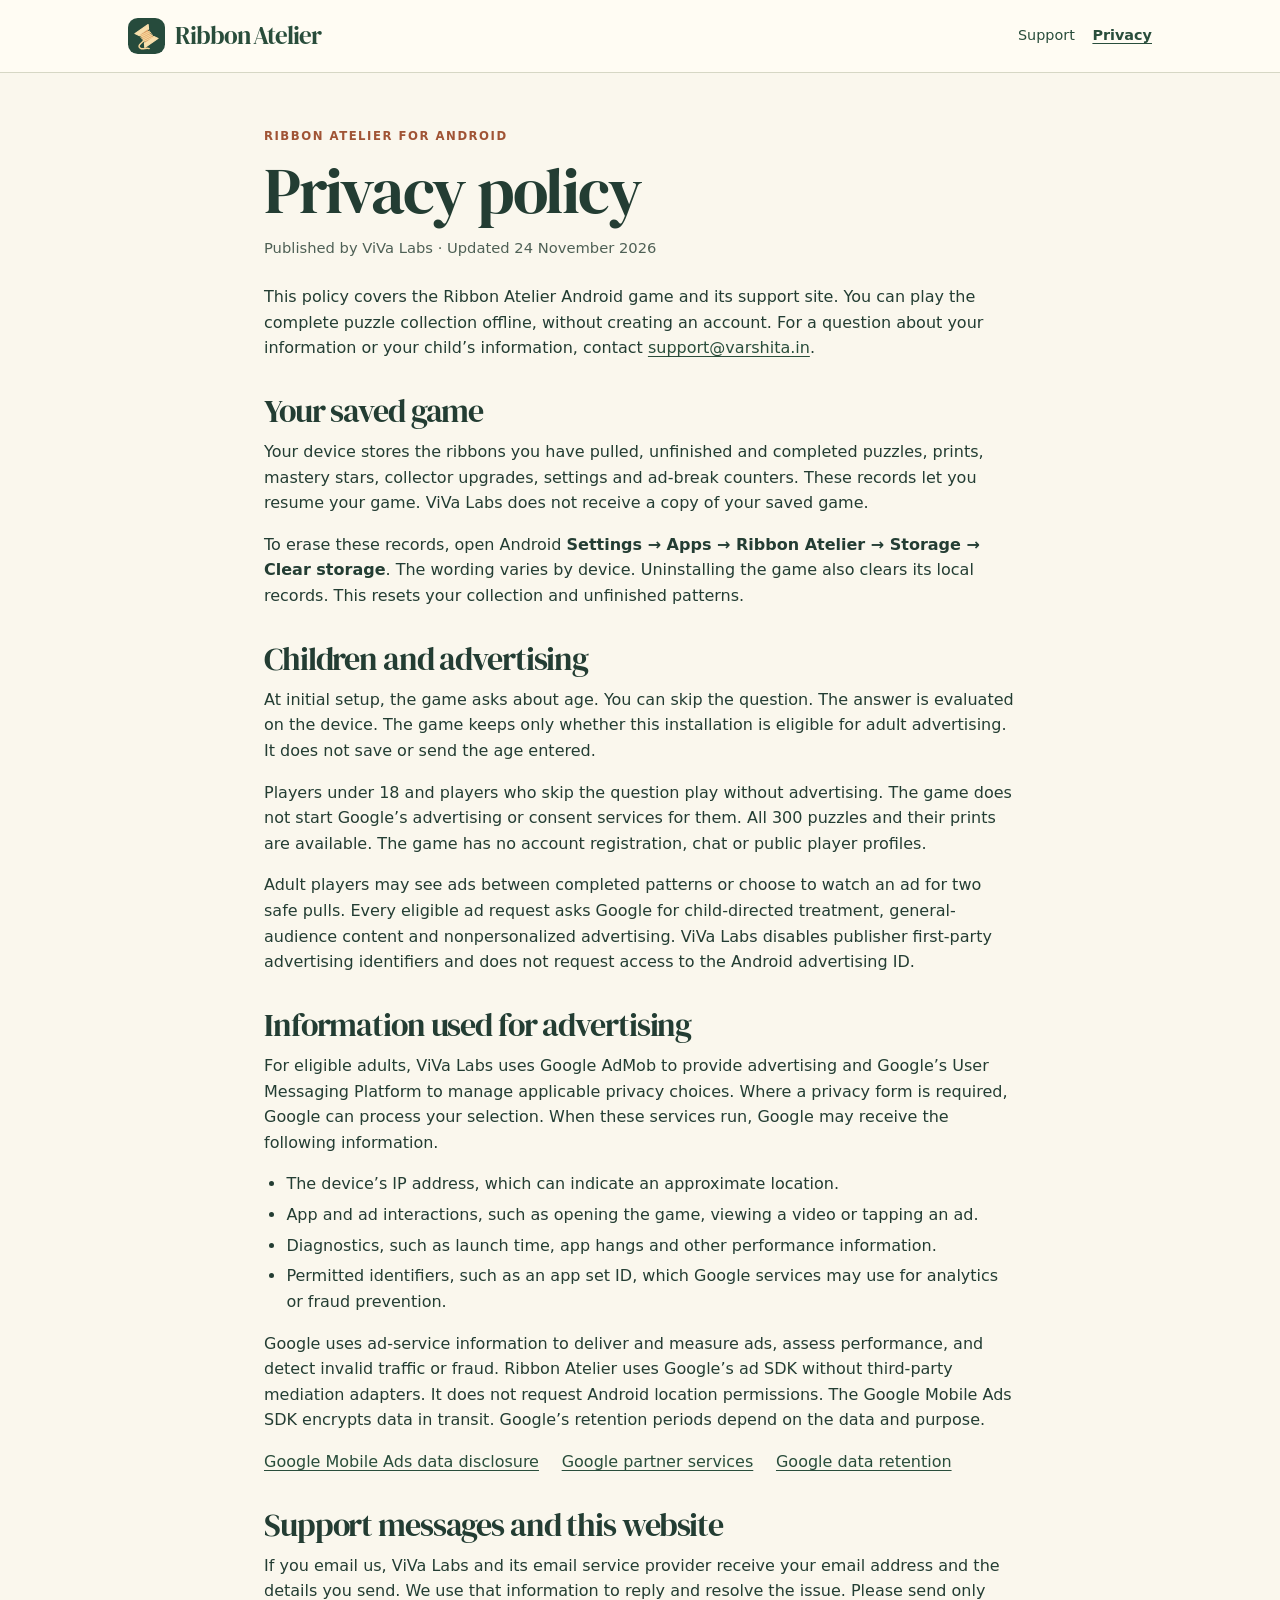
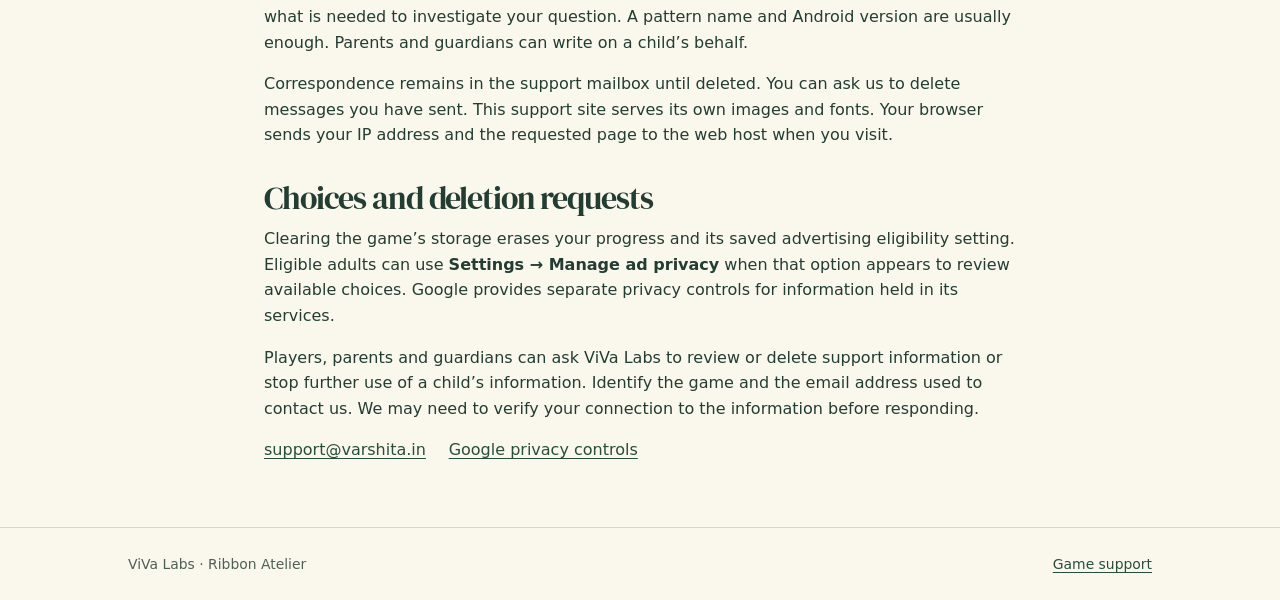
==== privacy/index.html @ d0d2ad03 "Publish Ribbon Atelier support and privacy information" ====
<!doctype html>
<html lang="en">
<head>
  <meta charset="utf-8">
  <meta name="viewport" content="width=device-width, initial-scale=1">
  <meta name="theme-color" content="#faf7ed">
  <meta name="description" content="How ViVa Labs handles saved progress, advertising, support messages and privacy requests for Ribbon Atelier on Android.">
  <title>Ribbon Atelier privacy policy · ViVa Labs</title>
  <link rel="icon" href="../assets/atelier-mark.svg" type="image/svg+xml">
  <link rel="stylesheet" href="../site.css">
</head>
<body>
  <a class="skip" href="#main">Skip to content</a>
  <header class="top">
    <div class="shell">
      <a class="brand" href="../index.html"><img src="../assets/atelier-mark.svg" alt="" width="40" height="40">Ribbon Atelier</a>
      <nav aria-label="Main menu"><a href="../index.html#help">Support</a><a href="./index.html" aria-current="page">Privacy</a></nav>
    </div>
  </header>
  <main id="main" class="shell">
    <article class="policy">
      <p class="eyebrow">Ribbon Atelier for Android</p>
      <h1>Privacy policy</h1>
      <p class="meta">Published by ViVa Labs · Updated 24 November 2026</p>
      <p>This policy covers the Ribbon Atelier Android game and its support site. You can play the complete puzzle collection offline, without creating an account. For a question about your information or your child’s information, contact <a href="mailto:support@varshita.in?subject=Ribbon%20Atelier%20privacy">support@varshita.in</a>.</p>
      <section id="progress">
        <h2>Your saved game</h2>
        <p>Your device stores the ribbons you have pulled, unfinished and completed puzzles, prints, mastery stars, collector upgrades, settings and ad-break counters. These records let you resume your game. ViVa Labs does not receive a copy of your saved game.</p>
        <p>To erase these records, open Android <strong>Settings → Apps → Ribbon Atelier → Storage → Clear storage</strong>. The wording varies by device. Uninstalling the game also clears its local records. This resets your collection and unfinished patterns.</p>
      </section>
      <section id="children">
        <h2>Children and advertising</h2>
        <p>At initial setup, the game asks about age. You can skip the question. The answer is evaluated on the device. The game keeps only whether this installation is eligible for adult advertising. It does not save or send the age entered.</p>
        <p>Players under 18 and players who skip the question play without advertising. The game does not start Google’s advertising or consent services for them. All 300 puzzles and their prints are available. The game has no account registration, chat or public player profiles.</p>
        <p>Adult players may see ads between completed patterns or choose to watch an ad for two safe pulls. Every eligible ad request asks Google for child-directed treatment, general-audience content and nonpersonalized advertising. ViVa Labs disables publisher first-party advertising identifiers and does not request access to the Android advertising ID.</p>
      </section>
      <section id="ad-data">
        <h2>Information used for advertising</h2>
        <p>For eligible adults, ViVa Labs uses Google AdMob to provide advertising and Google’s User Messaging Platform to manage applicable privacy choices. Where a privacy form is required, Google can process your selection. When these services run, Google may receive the following information.</p>
        <ul>
          <li>The device’s IP address, which can indicate an approximate location.</li>
          <li>App and ad interactions, such as opening the game, viewing a video or tapping an ad.</li>
          <li>Diagnostics, such as launch time, app hangs and other performance information.</li>
          <li>Permitted identifiers, such as an app set ID, which Google services may use for analytics or fraud prevention.</li>
        </ul>
        <p>Google uses ad-service information to deliver and measure ads, assess performance, and detect invalid traffic or fraud. Ribbon Atelier uses Google’s ad SDK without third-party mediation adapters. It does not request Android location permissions. The Google Mobile Ads SDK encrypts data in transit. Google’s retention periods depend on the data and purpose.</p>
        <p class="links"><a href="https://developers.google.com/admob/android/privacy/play-data-disclosure">Google Mobile Ads data disclosure</a> <a href="https://policies.google.com/technologies/partner-sites">Google partner services</a> <a href="https://policies.google.com/technologies/retention">Google data retention</a></p>
      </section>
      <section id="support">
        <h2>Support messages and this website</h2>
        <p>If you email us, ViVa Labs and its email service provider receive your email address and the details you send. We use that information to reply and resolve the issue. Please send only what is needed to investigate your question. A pattern name and Android version are usually enough. Parents and guardians can write on a child’s behalf.</p>
        <p>Correspondence remains in the support mailbox until deleted. You can ask us to delete messages you have sent. This support site serves its own images and fonts. Your browser sends your IP address and the requested page to the web host when you visit.</p>
      </section>
      <section id="choices">
        <h2>Choices and deletion requests</h2>
        <p>Clearing the game’s storage erases your progress and its saved advertising eligibility setting. Eligible adults can use <strong>Settings → Manage ad privacy</strong> when that option appears to review available choices. Google provides separate privacy controls for information held in its services.</p>
        <p>Players, parents and guardians can ask ViVa Labs to review or delete support information or stop further use of a child’s information. Identify the game and the email address used to contact us. We may need to verify your connection to the information before responding.</p>
        <p class="links"><a href="mailto:support@varshita.in?subject=Ribbon%20Atelier%20privacy%20request">support@varshita.in</a> <a href="https://policies.google.com/privacy#infochoices">Google privacy controls</a></p>
      </section>
    </article>
  </main>
  <footer><div class="shell"><span>ViVa Labs · Ribbon Atelier</span><a href="../index.html#help">Game support</a></div></footer>
</body>
</html>
---- site.css ----
@font-face {
  font-family: "DM Serif Display";
  src: url("./assets/DMSerifDisplay-Regular.ttf") format("truetype");
  font-display: swap;
}
:root {
  color-scheme: light;
  --paper: #faf7ed;
  --cream: #fffcf3;
  --ink: #233d33;
  --muted: #4e6055;
  --line: #d6d7c5;
  --rust: #a05435;
  --forest: #294d3b;
  font: 100%/1.6 system-ui, -apple-system, BlinkMacSystemFont, "Segoe UI", sans-serif;
  color: var(--ink);
  background: var(--paper);
}
* { box-sizing: border-box; }
body { margin: 0; }
a { color: var(--forest); text-underline-offset: .19em; }
a:hover { text-decoration-thickness: .13em; }
a:focus-visible, summary:focus-visible { outline: 3px solid var(--rust); outline-offset: 4px; border-radius: 2px; }
.skip { position: absolute; top: -6rem; left: 1rem; z-index: 1; padding: .6rem 1rem; background: var(--cream); }
.skip:focus { top: .5rem; }
.shell { width: min(100% - 2.5rem, 64rem); margin-inline: auto; }
.top { background: var(--cream); border-bottom: 1px solid var(--line); }
.top .shell, footer .shell { display: flex; align-items: center; justify-content: space-between; gap: 1.2rem; }
.top .shell { min-height: 4.5rem; }
.brand { display: inline-flex; gap: .65rem; align-items: center; text-decoration: none; white-space: nowrap; font: 1.55rem/1.1 "DM Serif Display", Georgia, serif; letter-spacing: -.045em; }
.brand img { width: 2.3rem; height: 2.3rem; }
nav { display: flex; gap: 1.1rem; align-items: center; }
nav a { padding-block: .6rem; font-size: .9rem; text-decoration: none; }
nav a[aria-current="page"] { font-weight: 700; text-decoration: underline; }
h1, h2, h3 { font-family: "DM Serif Display", Georgia, serif; font-weight: 400; text-wrap: balance; letter-spacing: -.035em; }
h1 { margin: 0; font-size: clamp(2.65rem, 6vw, 4.85rem); line-height: 1.02; }
h2 { margin: 1.8rem 0 .55rem; font-size: clamp(1.55rem, 3.5vw, 2rem); line-height: 1.17; }
p { margin: .45rem 0 1rem; }
.eyebrow { display: block; margin: 0 0 .72rem; color: var(--rust); font-weight: 700; text-transform: uppercase; font-size: .73rem; letter-spacing: .13em; }
.hero { display: grid; align-items: center; grid-template-columns: minmax(0, 1.3fr) minmax(13rem, 1fr); gap: 2rem; padding-block: clamp(2rem, 7vw, 5.7rem); }
.lede { font-size: 1.14rem; margin: 1.1rem 0 1.4rem; color: var(--muted); max-width: 33em; }
.button { display: inline-block; background: var(--forest); color: #fff9e9; border-radius: .45rem; padding: .6rem 1.2rem; font-weight: 650; text-decoration: none; }
.button:hover { background: #385c48; }
.plate { margin: 0; text-align: center; border: 1px solid #d0b992; border-radius: .4rem; background: linear-gradient(120deg, #f7ecd0, #ebd6ad); box-shadow: .3rem .6rem 1.2rem #6b5e4420; transform: rotate(2deg); padding: .6rem 1rem 1rem; }
.plate img { display: block; width: 100%; height: auto; }
.plate figcaption { display: inline-block; padding: .1rem .75rem; border-top: 1px solid #bda779; color: #5b4c31; font: 1rem "DM Serif Display", Georgia, serif; }
.help { display: grid; grid-template-columns: minmax(0, 1.6fr) minmax(14rem, 1fr); gap: 3.5rem; padding-block: 1.15rem 3.75rem; border-top: 1px solid var(--line); align-items:start; }
.help details { padding: .85rem 0; border-bottom: 1px solid var(--line); }
.help summary { cursor: pointer; font-weight: 650; }
.help details p { max-width: 57ch; margin: .7rem 0 .1rem; color: var(--muted); }
.contact { background: #eaeddc; border-radius: .65rem; padding: .25rem 1.5rem 1.1rem; margin-top: 1.8rem; }
.contact h2 { margin-top: .9rem; }
.policy { max-width: 47rem; margin-inline: auto; padding: 3.4rem 0 3rem; }
.policy h1 { font-size: clamp(2.45rem, 6vw, 4.05rem); }
.policy h2 { margin-top: 2rem; }
.policy .meta { color: var(--muted); font-size: .92rem; margin: .8rem 0 1.5rem; }
.policy section { scroll-margin-block: 1rem; }
.policy ul { margin: .4rem 0 1rem; padding-inline-start: 1.4rem; }
.policy li { margin-block: .32rem; }
.policy .links a { display: inline-block; margin-right: 1.1rem; }
footer { border-top: 1px solid var(--line); color: var(--muted); font-size: .87rem; }
footer .shell { min-height: 4.5rem; flex-wrap: wrap; padding-block: .85rem; }
@media (max-width: 44rem) {
  .shell { width: min(100% - 2rem, 36rem); }
  .top .shell { min-height: 3.65rem; gap: .7rem; }
  .brand { font-size: 1.24rem; gap: .42rem; }
  .brand img { width: 1.9rem; height: 1.9rem; }
  nav { gap: .8rem; }
  nav a { font-size: .83rem; }
  .hero { grid-template-columns: 1fr; gap: 1.25rem; padding-block: 2.25rem; }
  .plate { width: min(80%, 18rem); justify-self: center; }
  .help { grid-template-columns: 1fr; gap: .6rem; padding-block: .25rem 2rem; }
  .contact { margin-top: 1rem; }
  .policy { padding-block: 2rem; }
}
@media (max-width: 23rem) {
  .top .shell { flex-wrap: wrap; padding-block: .55rem; }
  .top nav a { padding-block: .3rem; }
}
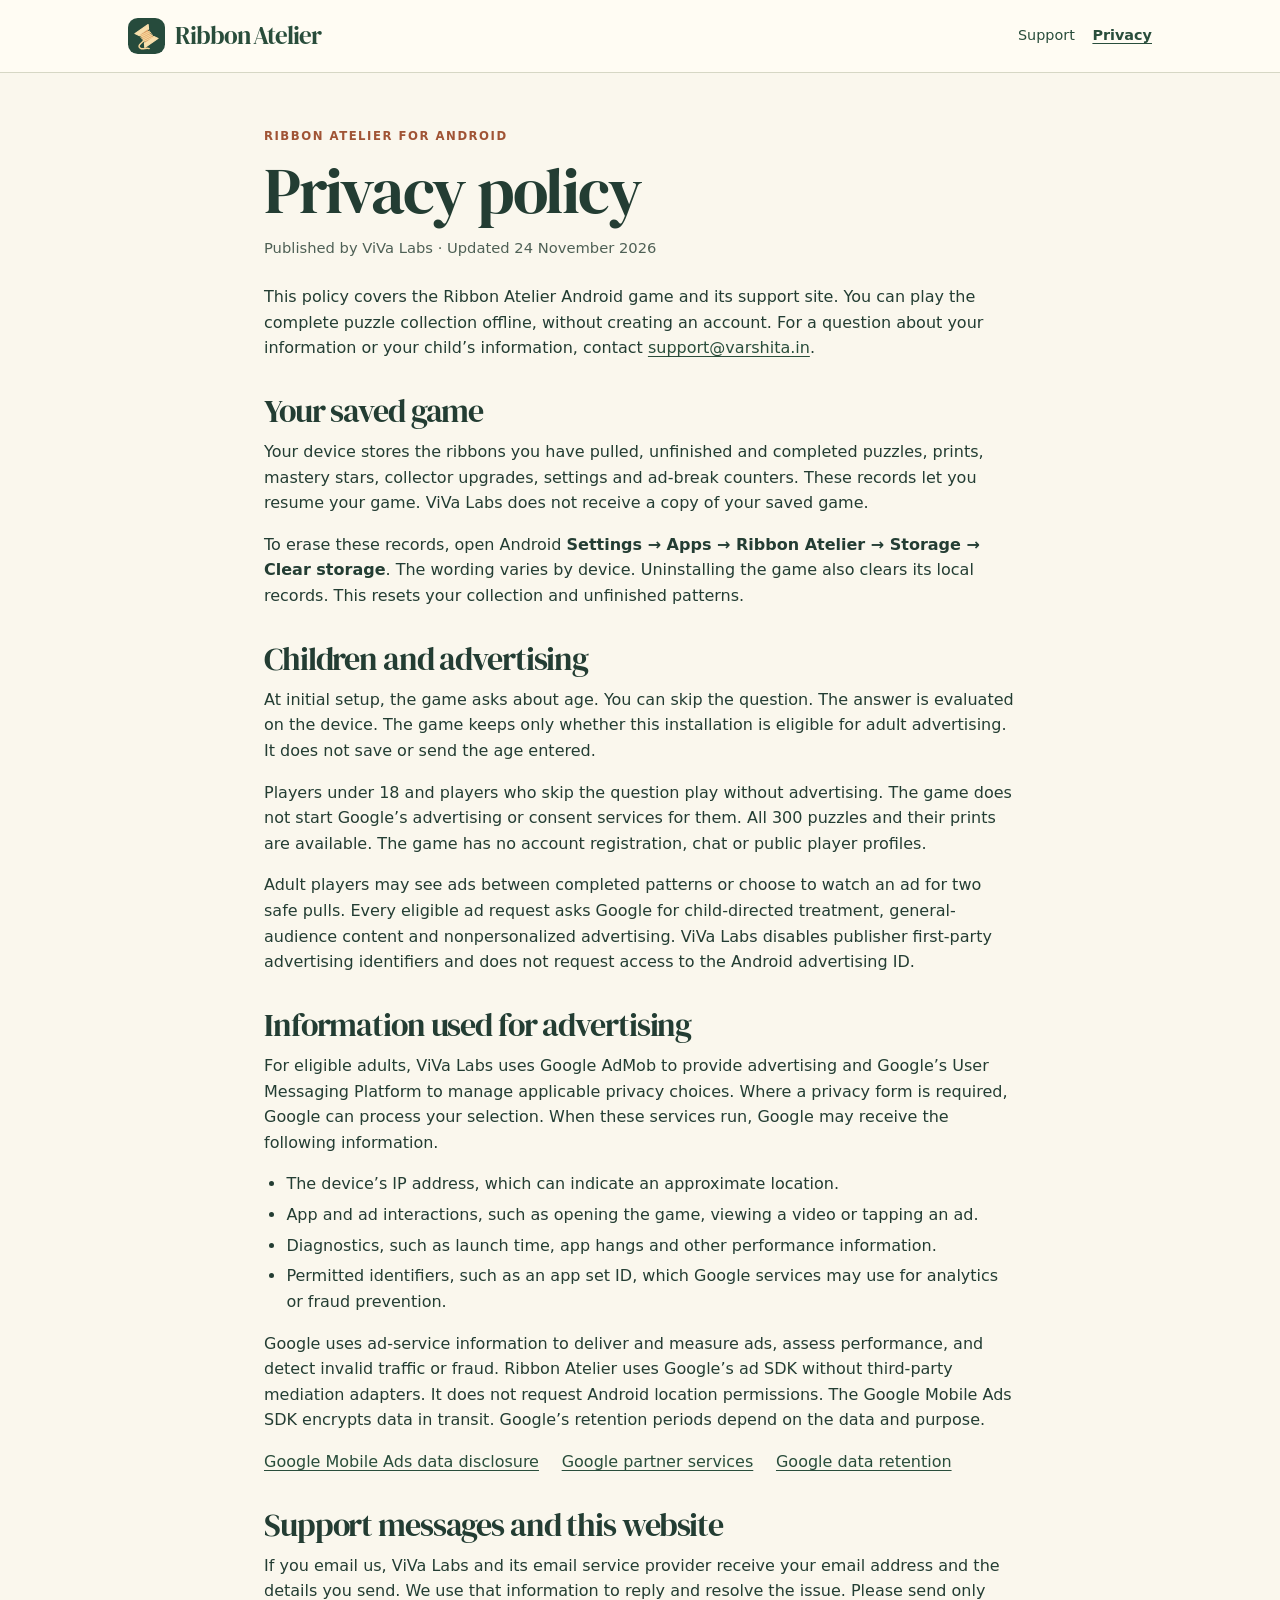
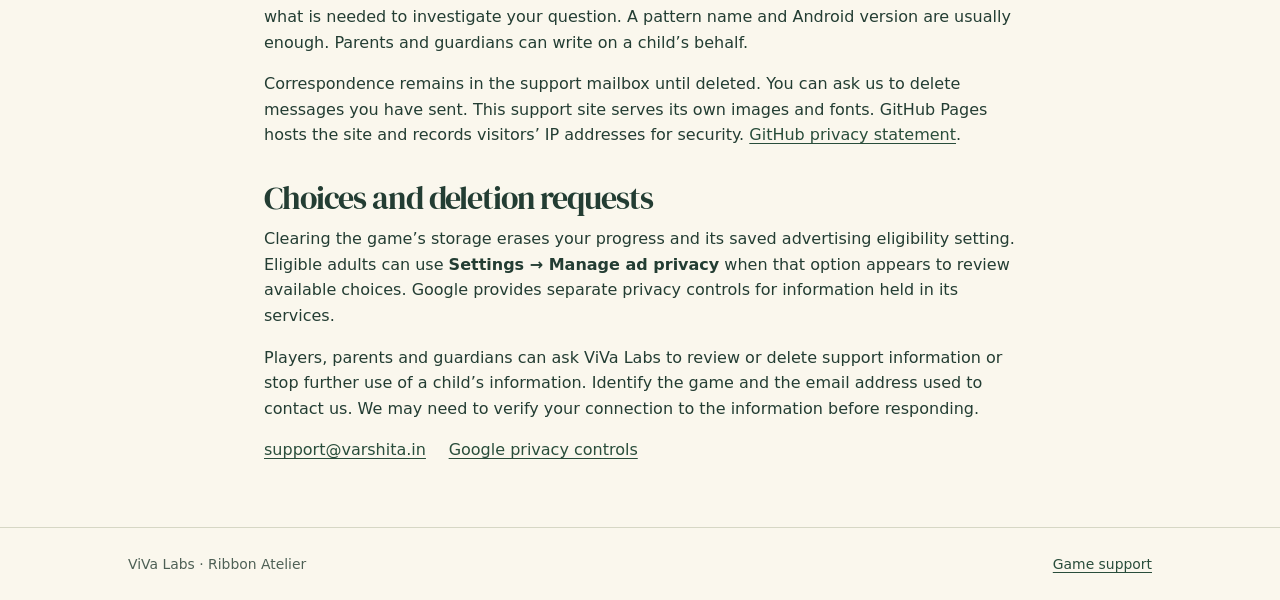
==== commit 8fefe4bd: "Identify the support site host in the privacy policy" ====
--- a/privacy/index.html
+++ b/privacy/index.html
@@ -49,7 +49,7 @@
       <section id="support">
         <h2>Support messages and this website</h2>
         <p>If you email us, ViVa Labs and its email service provider receive your email address and the details you send. We use that information to reply and resolve the issue. Please send only what is needed to investigate your question. A pattern name and Android version are usually enough. Parents and guardians can write on a child’s behalf.</p>
-        <p>Correspondence remains in the support mailbox until deleted. You can ask us to delete messages you have sent. This support site serves its own images and fonts. Your browser sends your IP address and the requested page to the web host when you visit.</p>
+        <p>Correspondence remains in the support mailbox until deleted. You can ask us to delete messages you have sent. This support site serves its own images and fonts. GitHub Pages hosts the site and records visitors’ IP addresses for security. <a href="https://docs.github.com/en/site-policy/privacy-policies/github-general-privacy-statement">GitHub privacy statement</a>.</p>
       </section>
       <section id="choices">
         <h2>Choices and deletion requests</h2>
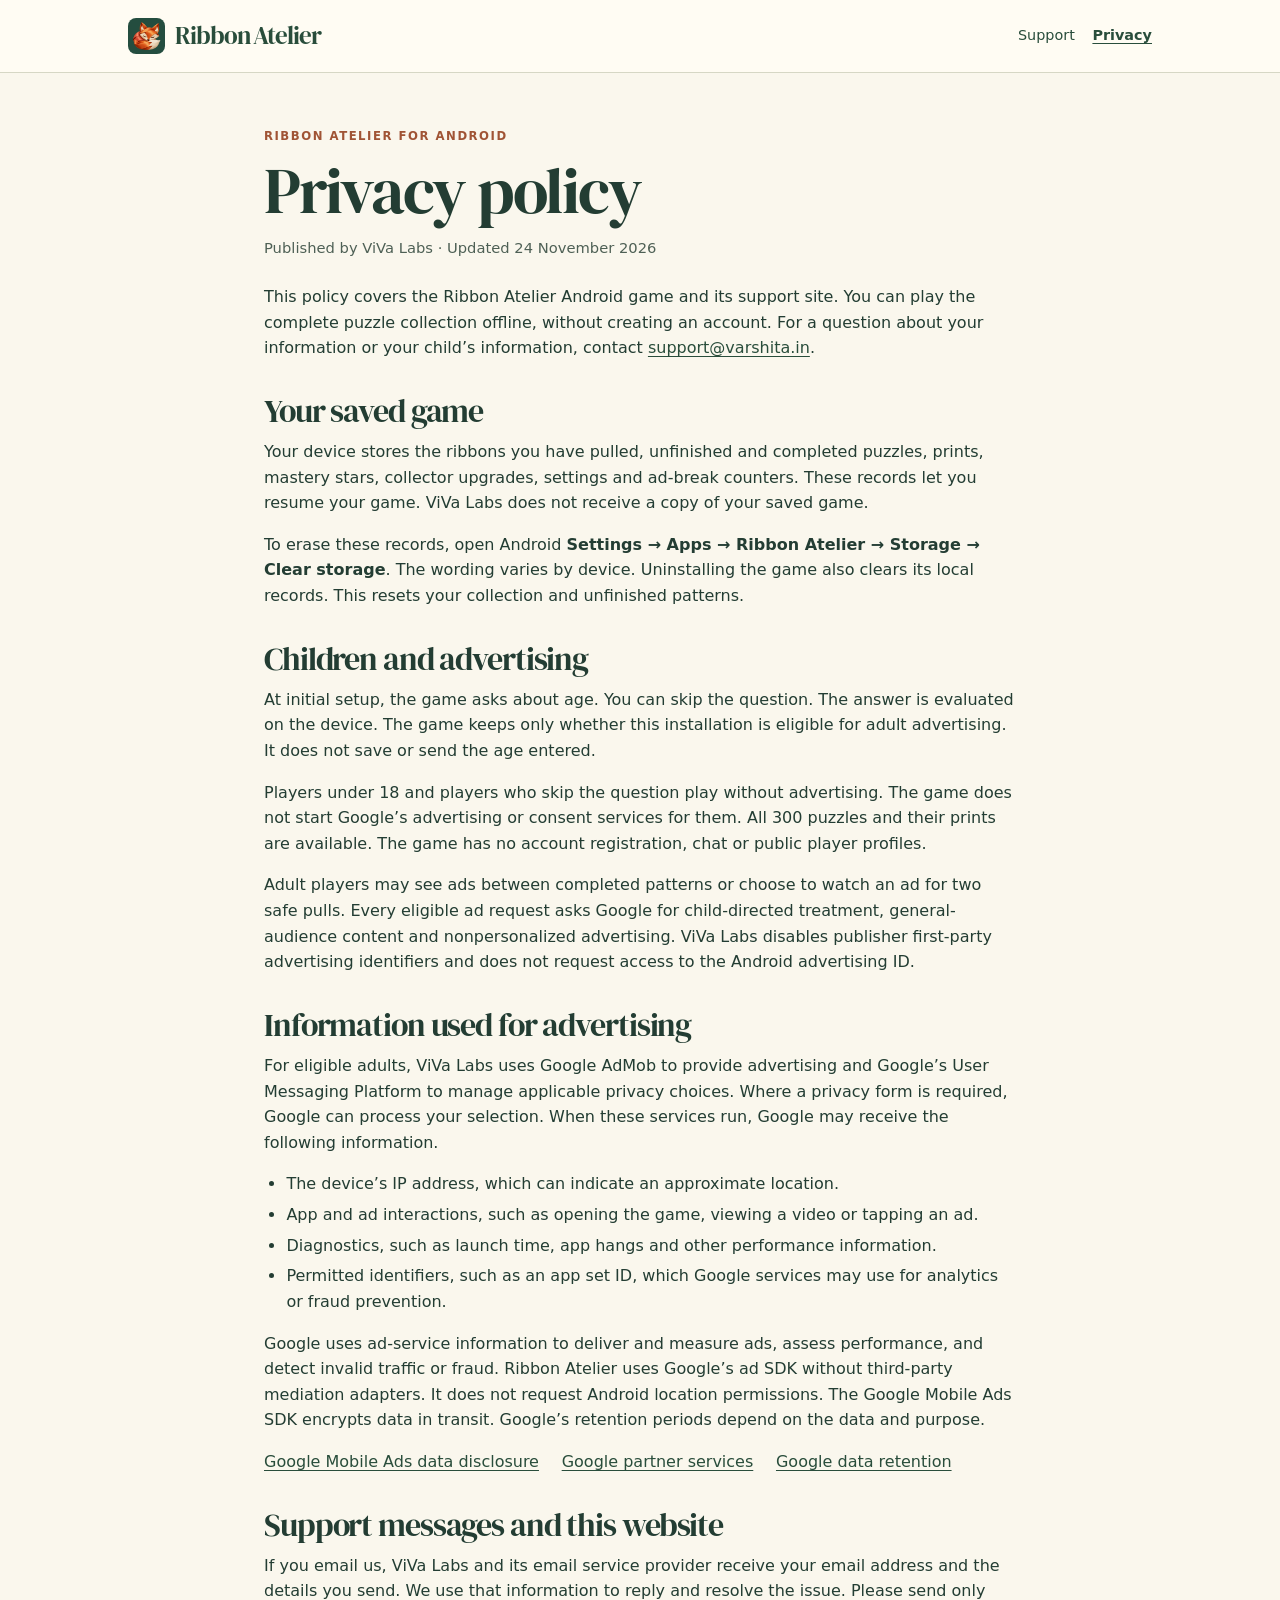
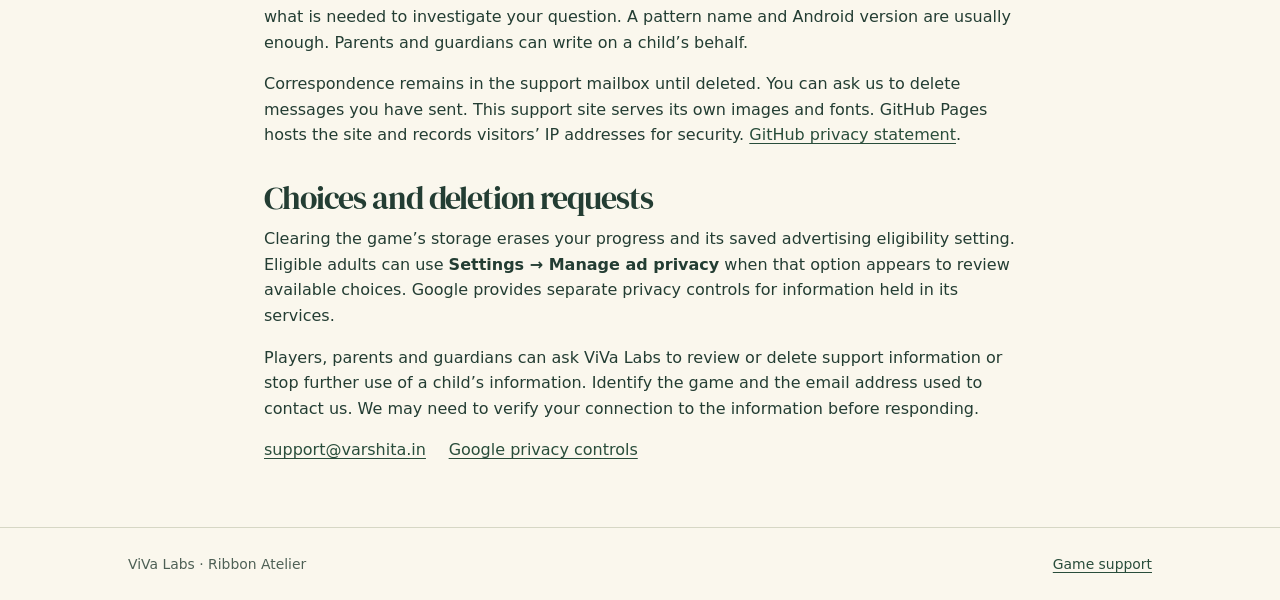
==== commit 1f86036e: "Use the folded fox launcher and woodland worktable artwork" ====
--- a/privacy/index.html
+++ b/privacy/index.html
@@ -6,14 +6,24 @@
   <meta name="theme-color" content="#faf7ed">
   <meta name="description" content="How ViVa Labs handles saved progress, advertising, support messages and privacy requests for Ribbon Atelier on Android.">
   <title>Ribbon Atelier privacy policy · ViVa Labs</title>
-  <link rel="icon" href="../assets/atelier-mark.svg" type="image/svg+xml">
+  <link rel="icon" href="../assets/ribbon-atelier-folded-fox-512.png" type="image/png" sizes="512x512">
+  <meta property="og:type" content="website">
+  <meta property="og:url" content="https://ribbon.temkeep.com/privacy/">
+  <meta property="og:title" content="Ribbon Atelier privacy policy · ViVa Labs">
+  <meta property="og:description" content="How ViVa Labs handles saved progress, advertising, support messages and privacy requests for Ribbon Atelier on Android.">
+  <meta property="og:image" content="https://ribbon.temkeep.com/assets/ribbon-atelier-woodland-worktable-1024x500.png">
+  <meta property="og:image:type" content="image/png">
+  <meta property="og:image:width" content="1024">
+  <meta property="og:image:height" content="500">
+  <meta property="og:image:alt" content="Ribbon Atelier, 300 ribbon puzzles. Four woven ribbons cross a woodland fox print beside a wooden spool.">
+  <meta name="twitter:card" content="summary_large_image">
   <link rel="stylesheet" href="../site.css">
 </head>
 <body>
   <a class="skip" href="#main">Skip to content</a>
   <header class="top">
     <div class="shell">
-      <a class="brand" href="../index.html"><img src="../assets/atelier-mark.svg" alt="" width="40" height="40">Ribbon Atelier</a>
+      <a class="brand" href="../index.html"><img src="../assets/ribbon-atelier-folded-fox-512.png" alt="" width="40" height="40">Ribbon Atelier</a>
       <nav aria-label="Main menu"><a href="../index.html#help">Support</a><a href="./index.html" aria-current="page">Privacy</a></nav>
     </div>
   </header>
--- a/site.css
+++ b/site.css
@@ -28,7 +28,7 @@
 .top .shell, footer .shell { display: flex; align-items: center; justify-content: space-between; gap: 1.2rem; }
 .top .shell { min-height: 4.5rem; }
 .brand { display: inline-flex; gap: .65rem; align-items: center; text-decoration: none; white-space: nowrap; font: 1.55rem/1.1 "DM Serif Display", Georgia, serif; letter-spacing: -.045em; }
-.brand img { width: 2.3rem; height: 2.3rem; }
+.brand img { width: 2.3rem; height: 2.3rem; border-radius: 22%; }
 nav { display: flex; gap: 1.1rem; align-items: center; }
 nav a { padding-block: .6rem; font-size: .9rem; text-decoration: none; }
 nav a[aria-current="page"] { font-weight: 700; text-decoration: underline; }
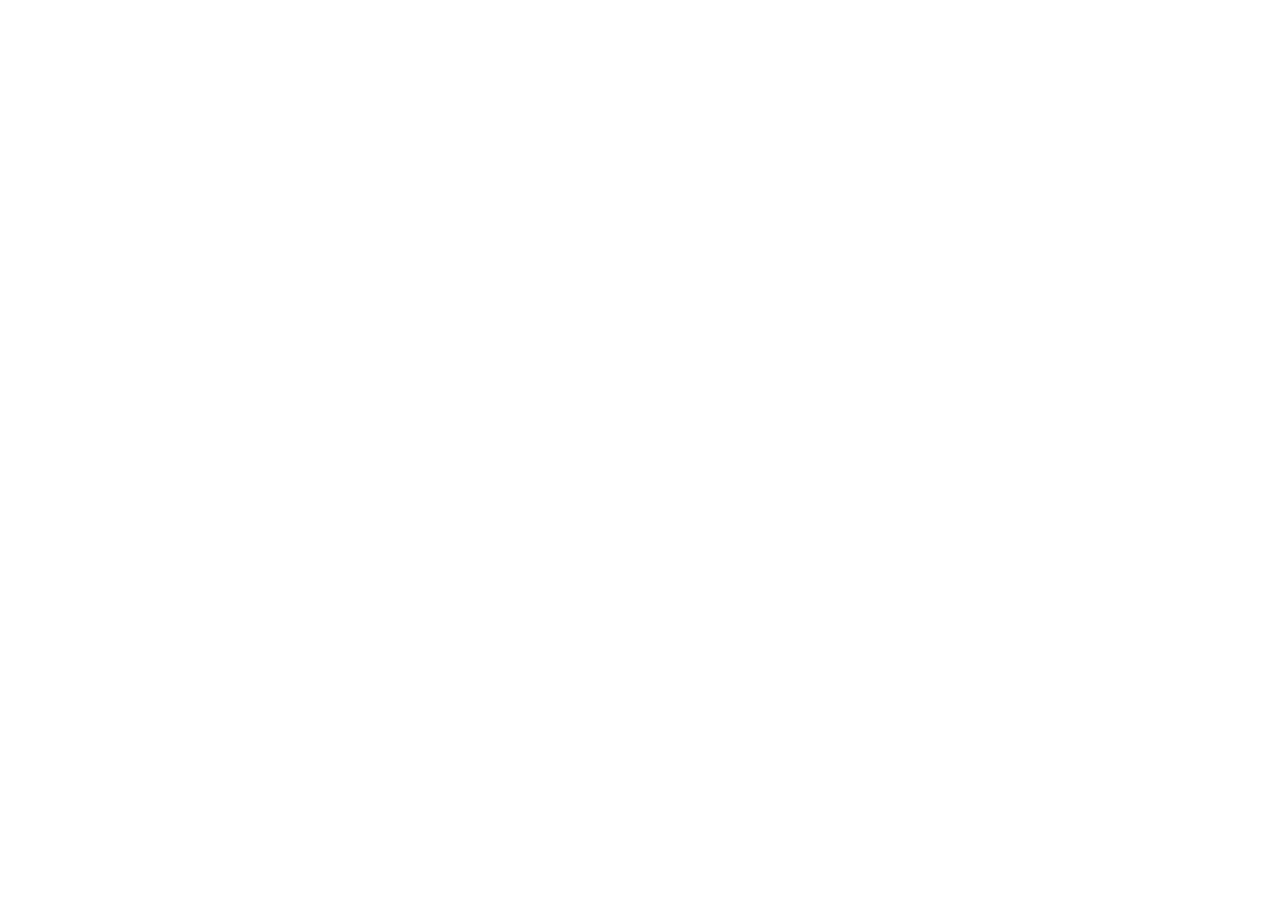
==== commit 28b03bc9: "Redirect legacy Ribbon Atelier pages to the ViVa Labs site" ====
--- a/privacy/index.html
+++ b/privacy/index.html
@@ -3,72 +3,27 @@
 <head>
   <meta charset="utf-8">
   <meta name="viewport" content="width=device-width, initial-scale=1">
+  <meta name="robots" content="noindex, follow">
   <meta name="theme-color" content="#faf7ed">
-  <meta name="description" content="How ViVa Labs handles saved progress, advertising, support messages and privacy requests for Ribbon Atelier on Android.">
-  <title>Ribbon Atelier privacy policy · ViVa Labs</title>
+  <title>The Ribbon Atelier privacy policy has moved · ViVa Labs</title>
+  <link rel="canonical" href="https://ribbon.vivalabs.dev/privacy/">
   <link rel="icon" href="../assets/ribbon-atelier-folded-fox-512.png" type="image/png" sizes="512x512">
-  <meta property="og:type" content="website">
-  <meta property="og:url" content="https://ribbon.temkeep.com/privacy/">
-  <meta property="og:title" content="Ribbon Atelier privacy policy · ViVa Labs">
-  <meta property="og:description" content="How ViVa Labs handles saved progress, advertising, support messages and privacy requests for Ribbon Atelier on Android.">
-  <meta property="og:image" content="https://ribbon.temkeep.com/assets/ribbon-atelier-woodland-worktable-1024x500.png">
-  <meta property="og:image:type" content="image/png">
-  <meta property="og:image:width" content="1024">
-  <meta property="og:image:height" content="500">
-  <meta property="og:image:alt" content="Ribbon Atelier, 300 ribbon puzzles. Four woven ribbons cross a woodland fox print beside a wooden spool.">
-  <meta name="twitter:card" content="summary_large_image">
   <link rel="stylesheet" href="../site.css">
 </head>
 <body>
-  <a class="skip" href="#main">Skip to content</a>
-  <header class="top">
-    <div class="shell">
-      <a class="brand" href="../index.html"><img src="../assets/ribbon-atelier-folded-fox-512.png" alt="" width="40" height="40">Ribbon Atelier</a>
-      <nav aria-label="Main menu"><a href="../index.html#help">Support</a><a href="./index.html" aria-current="page">Privacy</a></nav>
-    </div>
-  </header>
-  <main id="main" class="shell">
-    <article class="policy">
-      <p class="eyebrow">Ribbon Atelier for Android</p>
-      <h1>Privacy policy</h1>
-      <p class="meta">Published by ViVa Labs · Updated 24 November 2026</p>
-      <p>This policy covers the Ribbon Atelier Android game and its support site. You can play the complete puzzle collection offline, without creating an account. For a question about your information or your child’s information, contact <a href="mailto:support@varshita.in?subject=Ribbon%20Atelier%20privacy">support@varshita.in</a>.</p>
-      <section id="progress">
-        <h2>Your saved game</h2>
-        <p>Your device stores the ribbons you have pulled, unfinished and completed puzzles, prints, mastery stars, collector upgrades, settings and ad-break counters. These records let you resume your game. ViVa Labs does not receive a copy of your saved game.</p>
-        <p>To erase these records, open Android <strong>Settings → Apps → Ribbon Atelier → Storage → Clear storage</strong>. The wording varies by device. Uninstalling the game also clears its local records. This resets your collection and unfinished patterns.</p>
-      </section>
-      <section id="children">
-        <h2>Children and advertising</h2>
-        <p>At initial setup, the game asks about age. You can skip the question. The answer is evaluated on the device. The game keeps only whether this installation is eligible for adult advertising. It does not save or send the age entered.</p>
-        <p>Players under 18 and players who skip the question play without advertising. The game does not start Google’s advertising or consent services for them. All 300 puzzles and their prints are available. The game has no account registration, chat or public player profiles.</p>
-        <p>Adult players may see ads between completed patterns or choose to watch an ad for two safe pulls. Every eligible ad request asks Google for child-directed treatment, general-audience content and nonpersonalized advertising. ViVa Labs disables publisher first-party advertising identifiers and does not request access to the Android advertising ID.</p>
-      </section>
-      <section id="ad-data">
-        <h2>Information used for advertising</h2>
-        <p>For eligible adults, ViVa Labs uses Google AdMob to provide advertising and Google’s User Messaging Platform to manage applicable privacy choices. Where a privacy form is required, Google can process your selection. When these services run, Google may receive the following information.</p>
-        <ul>
-          <li>The device’s IP address, which can indicate an approximate location.</li>
-          <li>App and ad interactions, such as opening the game, viewing a video or tapping an ad.</li>
-          <li>Diagnostics, such as launch time, app hangs and other performance information.</li>
-          <li>Permitted identifiers, such as an app set ID, which Google services may use for analytics or fraud prevention.</li>
-        </ul>
-        <p>Google uses ad-service information to deliver and measure ads, assess performance, and detect invalid traffic or fraud. Ribbon Atelier uses Google’s ad SDK without third-party mediation adapters. It does not request Android location permissions. The Google Mobile Ads SDK encrypts data in transit. Google’s retention periods depend on the data and purpose.</p>
-        <p class="links"><a href="https://developers.google.com/admob/android/privacy/play-data-disclosure">Google Mobile Ads data disclosure</a> <a href="https://policies.google.com/technologies/partner-sites">Google partner services</a> <a href="https://policies.google.com/technologies/retention">Google data retention</a></p>
-      </section>
-      <section id="support">
-        <h2>Support messages and this website</h2>
-        <p>If you email us, ViVa Labs and its email service provider receive your email address and the details you send. We use that information to reply and resolve the issue. Please send only what is needed to investigate your question. A pattern name and Android version are usually enough. Parents and guardians can write on a child’s behalf.</p>
-        <p>Correspondence remains in the support mailbox until deleted. You can ask us to delete messages you have sent. This support site serves its own images and fonts. GitHub Pages hosts the site and records visitors’ IP addresses for security. <a href="https://docs.github.com/en/site-policy/privacy-policies/github-general-privacy-statement">GitHub privacy statement</a>.</p>
-      </section>
-      <section id="choices">
-        <h2>Choices and deletion requests</h2>
-        <p>Clearing the game’s storage erases your progress and its saved advertising eligibility setting. Eligible adults can use <strong>Settings → Manage ad privacy</strong> when that option appears to review available choices. Google provides separate privacy controls for information held in its services.</p>
-        <p>Players, parents and guardians can ask ViVa Labs to review or delete support information or stop further use of a child’s information. Identify the game and the email address used to contact us. We may need to verify your connection to the information before responding.</p>
-        <p class="links"><a href="mailto:support@varshita.in?subject=Ribbon%20Atelier%20privacy%20request">support@varshita.in</a> <a href="https://policies.google.com/privacy#infochoices">Google privacy controls</a></p>
-      </section>
-    </article>
+  <main class="shell policy">
+    <p class="eyebrow">ViVa Labs</p>
+    <h1>The Ribbon Atelier privacy policy has moved</h1>
+    <p>You can now find this page on <strong>ribbon.vivalabs.dev</strong>.</p>
+    <p><a id="destination" href="https://ribbon.vivalabs.dev/privacy/">Read the Ribbon Atelier privacy policy</a></p>
   </main>
-  <footer><div class="shell"><span>ViVa Labs · Ribbon Atelier</span><a href="../index.html#help">Game support</a></div></footer>
+  <script>
+    const destination = document.getElementById("destination");
+    const target = destination.href + window.location.search + window.location.hash;
+    destination.href = target;
+    if (window.location.href !== target) {
+      window.location.replace(target);
+    }
+  </script>
 </body>
 </html>
